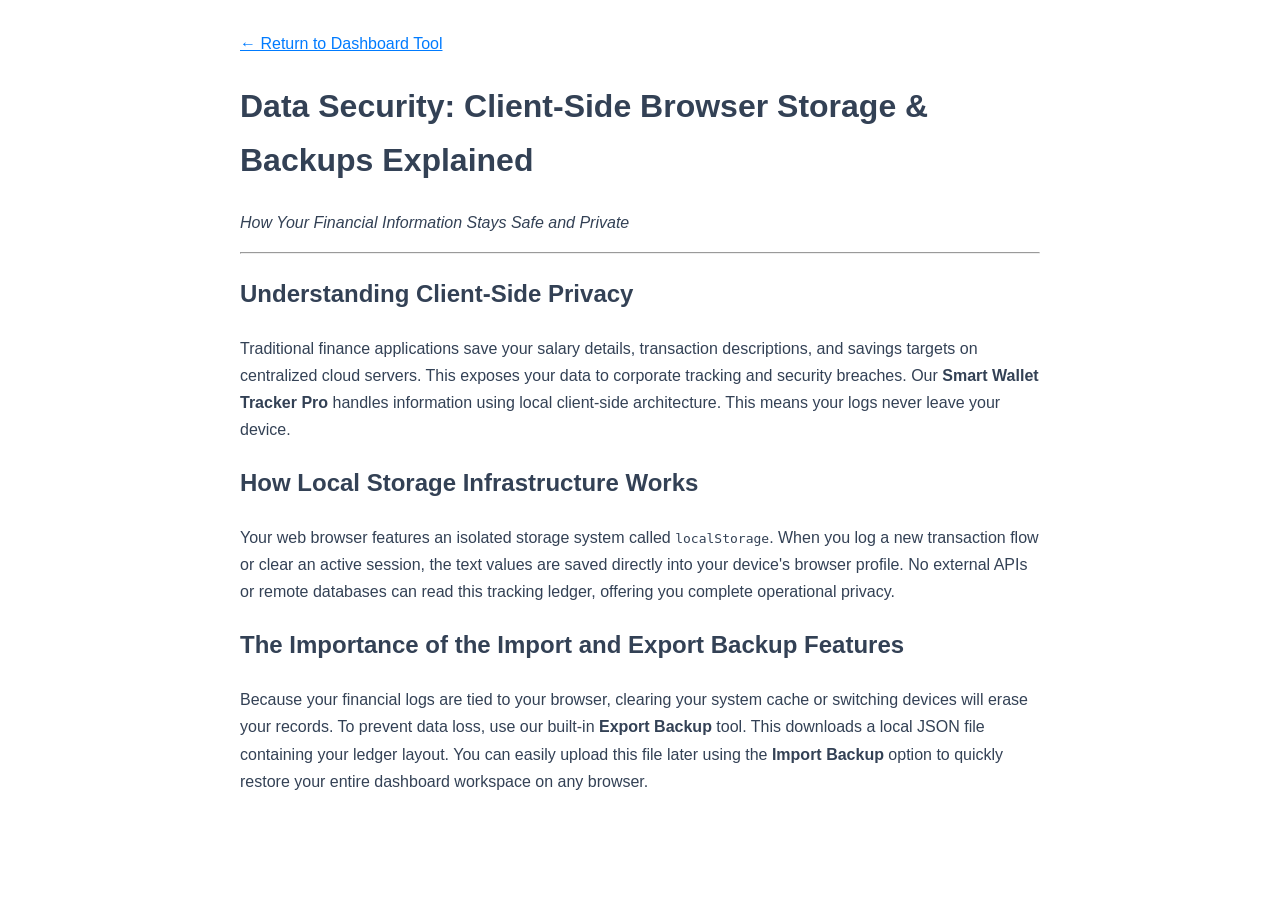
==== data-security-backup.html @ 0e8d1291 "Create data-security-backup.html" ====
<!DOCTYPE html>
<html lang="en">
<head>
    <meta charset="UTF-8">
    <meta name="viewport" content="width=device-width, initial-scale=1.0">
    <title>Data Security: Client-Side Browser Storage & Backups Explained</title>
    <style>body { font-family: sans-serif; line-height: 1.7; padding: 30px; max-width: 800px; margin: 0 auto; color: #334155; } a { color: #007bff; }</style>
</head>
<body>
    <nav><a href="index.html">← Return to Dashboard Tool</a></nav>
    <main>
        <h1>Data Security: Client-Side Browser Storage &amp; Backups Explained</h1>
        <p><em>How Your Financial Information Stays Safe and Private</em></p>
        <hr>
        <h2>Understanding Client-Side Privacy</h2>
        <p>Traditional finance applications save your salary details, transaction descriptions, and savings targets on centralized cloud servers. This exposes your data to corporate tracking and security breaches. Our <strong>Smart Wallet Tracker Pro</strong> handles information using local client-side architecture. This means your logs never leave your device.</p>
        
        <h2>How Local Storage Infrastructure Works</h2>
        <p>Your web browser features an isolated storage system called <code>localStorage</code>. When you log a new transaction flow or clear an active session, the text values are saved directly into your device's browser profile. No external APIs or remote databases can read this tracking ledger, offering you complete operational privacy.</p>
        
        <h2>The Importance of the Import and Export Backup Features</h2>
        <p>Because your financial logs are tied to your browser, clearing your system cache or switching devices will erase your records. To prevent data loss, use our built-in <strong>Export Backup</strong> tool. This downloads a local JSON file containing your ledger layout. You can easily upload this file later using the <strong>Import Backup</strong> option to quickly restore your entire dashboard workspace on any browser.</p>
    </main>
</body>
</html>
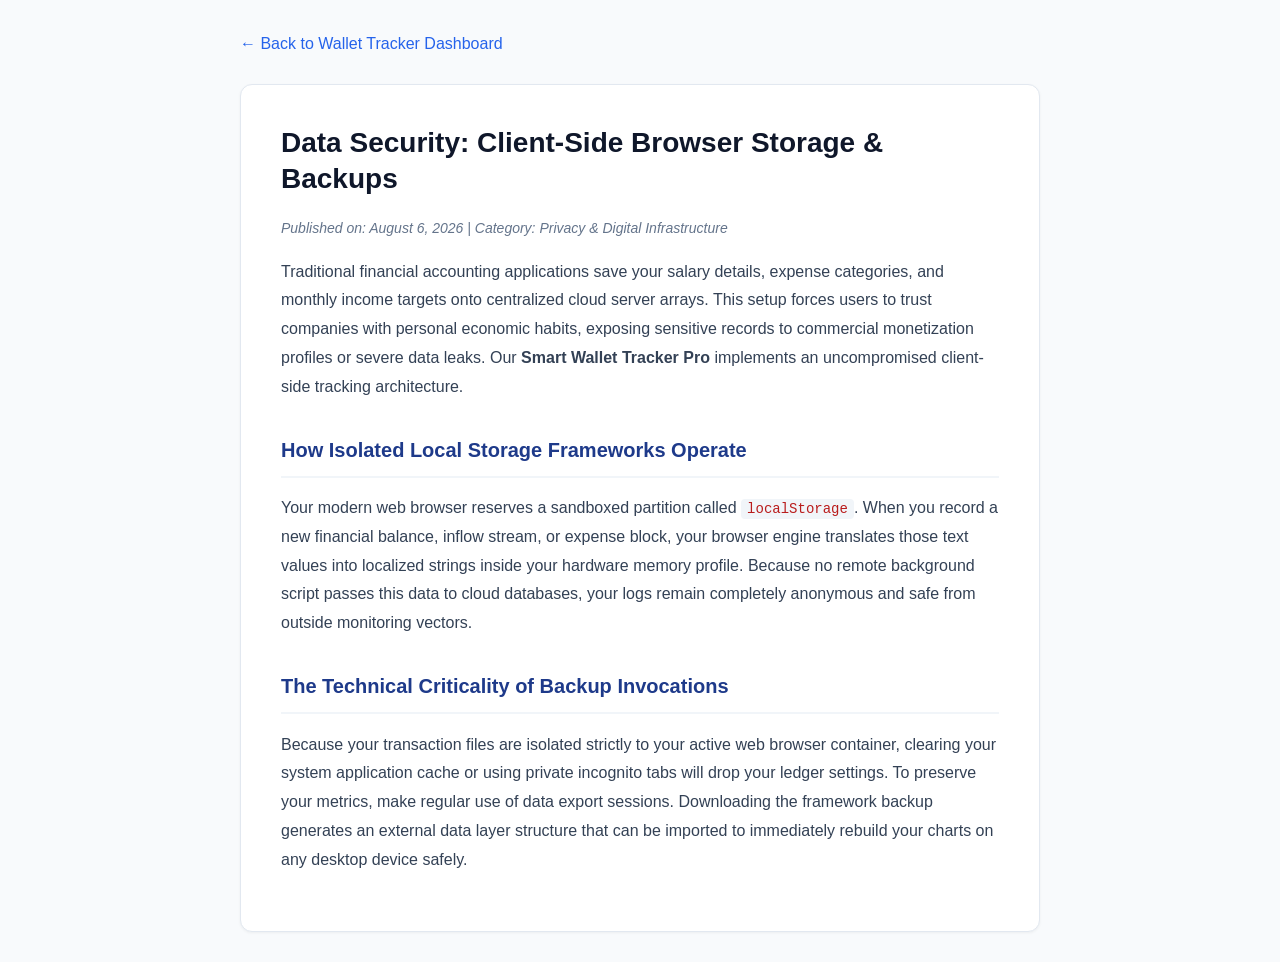
==== commit dcf7abfe: "Update data-security-backup.html" ====
--- a/data-security-backup.html
+++ b/data-security-backup.html
@@ -4,22 +4,35 @@
     <meta charset="UTF-8">
     <meta name="viewport" content="width=device-width, initial-scale=1.0">
     <title>Data Security: Client-Side Browser Storage & Backups Explained</title>
-    <style>body { font-family: sans-serif; line-height: 1.7; padding: 30px; max-width: 800px; margin: 0 auto; color: #334155; } a { color: #007bff; }</style>
+    
+    <!-- Google AdSense Verification Engine -->
+    <script async src="https://googlesyndication.com" crossorigin="anonymous"></script>
+
+    <style>
+        body { font-family: -apple-system, BlinkMacSystemFont, "Segoe UI", Roboto, sans-serif; line-height: 1.8; padding: 30px; max-width: 800px; margin: 0 auto; color: #1e293b; background-color: #f8fafc; }
+        nav { margin-bottom: 25px; font-weight: 500; }
+        nav a { color: #2563eb; text-decoration: none; }
+        nav a:hover { text-decoration: underline; }
+        main { background: #ffffff; padding: 40px; border-radius: 12px; border: 1px solid #e2e8f0; box-shadow: 0 1px 3px rgba(0,0,0,0.05); }
+        h1 { color: #0f172a; margin-top: 0; font-size: 28px; line-height: 1.3; }
+        h2 { color: #1e3a8a; margin-top: 30px; font-size: 20px; border-bottom: 2px solid #f1f5f9; padding-bottom: 8px; }
+        p { margin: 16px 0; font-size: 16px; color: #334155; }
+        code { background: #f1f5f9; color: #b91c1c; padding: 2px 6px; border-radius: 4px; font-family: monospace; font-size: 14px; }
+    </style>
 </head>
 <body>
-    <nav><a href="index.html">← Return to Dashboard Tool</a></nav>
+    <nav><a href="index.html">← Back to Wallet Tracker Dashboard</a></nav>
     <main>
-        <h1>Data Security: Client-Side Browser Storage &amp; Backups Explained</h1>
-        <p><em>How Your Financial Information Stays Safe and Private</em></p>
-        <hr>
-        <h2>Understanding Client-Side Privacy</h2>
-        <p>Traditional finance applications save your salary details, transaction descriptions, and savings targets on centralized cloud servers. This exposes your data to corporate tracking and security breaches. Our <strong>Smart Wallet Tracker Pro</strong> handles information using local client-side architecture. This means your logs never leave your device.</p>
+        <h1>Data Security: Client-Side Browser Storage &amp; Backups</h1>
+        <p style="font-size: 14px; color: #64748b; font-style: italic;">Published on: August 6, 2026 | Category: Privacy & Digital Infrastructure</p>
         
-        <h2>How Local Storage Infrastructure Works</h2>
-        <p>Your web browser features an isolated storage system called <code>localStorage</code>. When you log a new transaction flow or clear an active session, the text values are saved directly into your device's browser profile. No external APIs or remote databases can read this tracking ledger, offering you complete operational privacy.</p>
+        <p>Traditional financial accounting applications save your salary details, expense categories, and monthly income targets onto centralized cloud server arrays. This setup forces users to trust companies with personal economic habits, exposing sensitive records to commercial monetization profiles or severe data leaks. Our <strong>Smart Wallet Tracker Pro</strong> implements an uncompromised client-side tracking architecture.</p>
         
-        <h2>The Importance of the Import and Export Backup Features</h2>
-        <p>Because your financial logs are tied to your browser, clearing your system cache or switching devices will erase your records. To prevent data loss, use our built-in <strong>Export Backup</strong> tool. This downloads a local JSON file containing your ledger layout. You can easily upload this file later using the <strong>Import Backup</strong> option to quickly restore your entire dashboard workspace on any browser.</p>
+        <h2>How Isolated Local Storage Frameworks Operate</h2>
+        <p>Your modern web browser reserves a sandboxed partition called <code>localStorage</code>. When you record a new financial balance, inflow stream, or expense block, your browser engine translates those text values into localized strings inside your hardware memory profile. Because no remote background script passes this data to cloud databases, your logs remain completely anonymous and safe from outside monitoring vectors.</p>
+        
+        <h2>The Technical Criticality of Backup Invocations</h2>
+        <p>Because your transaction files are isolated strictly to your active web browser container, clearing your system application cache or using private incognito tabs will drop your ledger settings. To preserve your metrics, make regular use of data export sessions. Downloading the framework backup generates an external data layer structure that can be imported to immediately rebuild your charts on any desktop device safely.</p>
     </main>
 </body>
 </html>
